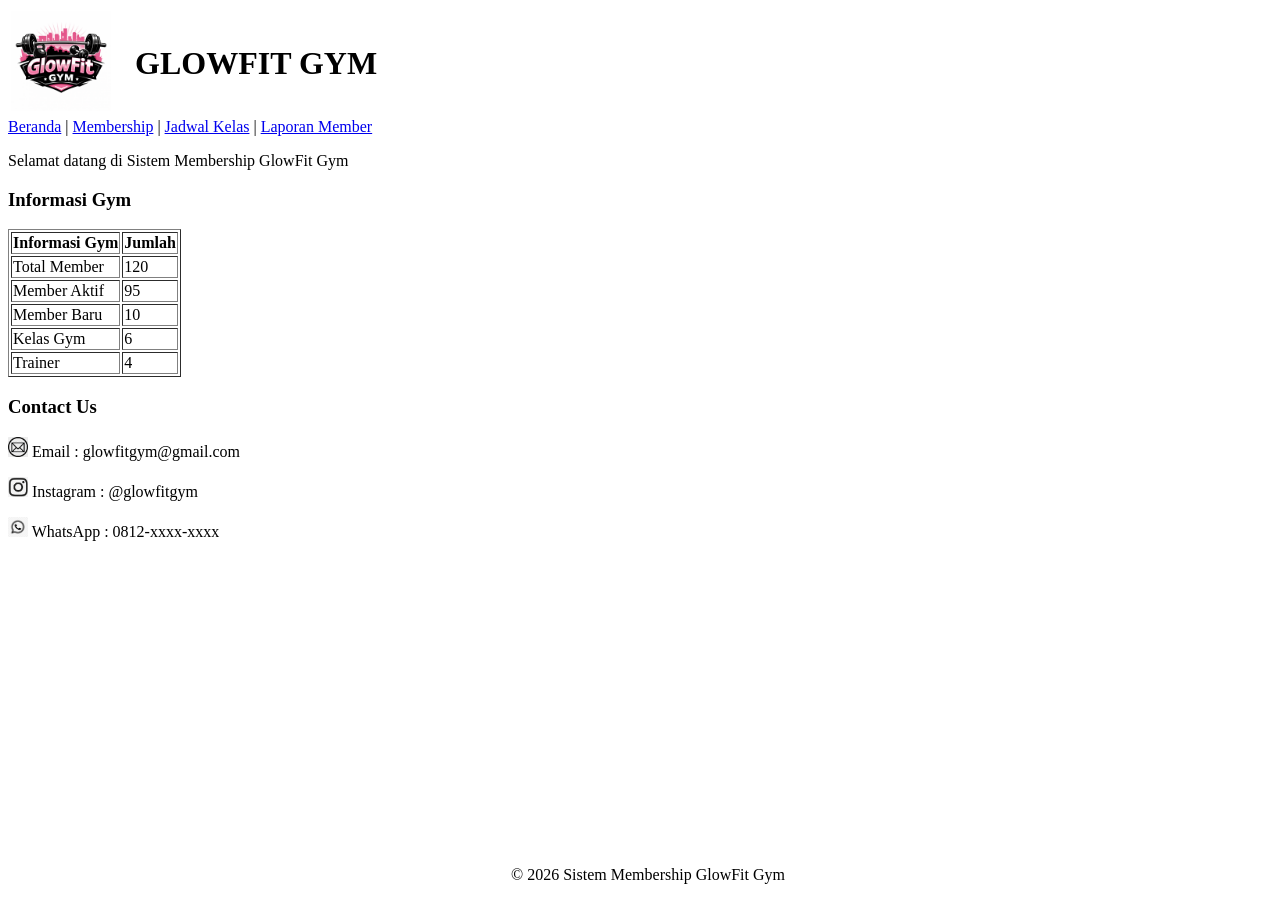
==== glowfitgym.html @ 90e776b0 "first commit" ====
<!DOCTYPE html>
<html lang="en">
<head>
    <meta charset="UTF-8">
    <meta name="viewport" content="width=device-width, initial-scale=1.0">
    <title>Document</title>
</head>
<header>
    <table width="100%">
        <tr>
            <td width="120">
                <img src="GLOWFIT.png" width="100">
            </td>
            <td>
                <h1>GLOWFIT GYM</h1>
            </td>
        </tr>
    </table>
</header>
<nav>
    <a href="#">Beranda</a> |
    <a href="#">Membership</a> |
    <a href="#">Jadwal Kelas</a> |
    <a href="#">Laporan Member</a>
</nav>
<p>Selamat datang di Sistem Membership GlowFit Gym</p>
<aside>
    <h3>Informasi Gym</h3>
    
    <table border ="1">
    <tr>
    <th>Informasi Gym</th>
    <th>Jumlah</th>
    </tr>
    
    <tr>
    <td>Total Member</td>
    <td>120</td>
    </tr>
    
    <tr>
    <td>Member Aktif</td>
    <td>95</td>
    </tr>
    
    <tr>
    <td>Member Baru</td>
    <td>10</td>
    </tr>
    
    <tr>
    <td>Kelas Gym</td>
    <td>6</td>
    </tr>
    
    <tr>
    <td>Trainer</td>
    <td>4</td>
    </tr>
    
    </table>
    
</aside>
<section>
    <h3>Contact Us</h3>
    
    <p>
    <img src="email.png" width="20">
    Email : glowfitgym@gmail.com
    </p>
    
    <p>
    <img src="instagram.png" width="20">
    Instagram : @glowfitgym
    </p>
    
    <p>
    <img src="whatsapp.png" width="20">
    WhatsApp : 0812-xxxx-xxxx
    </p>
    
</section>
<footer style="position:fixed; bottom:0; width:100%; text-align:center;">
    <p>&copy; 2026 Sistem Membership GlowFit Gym</p>
</footer>
</html>
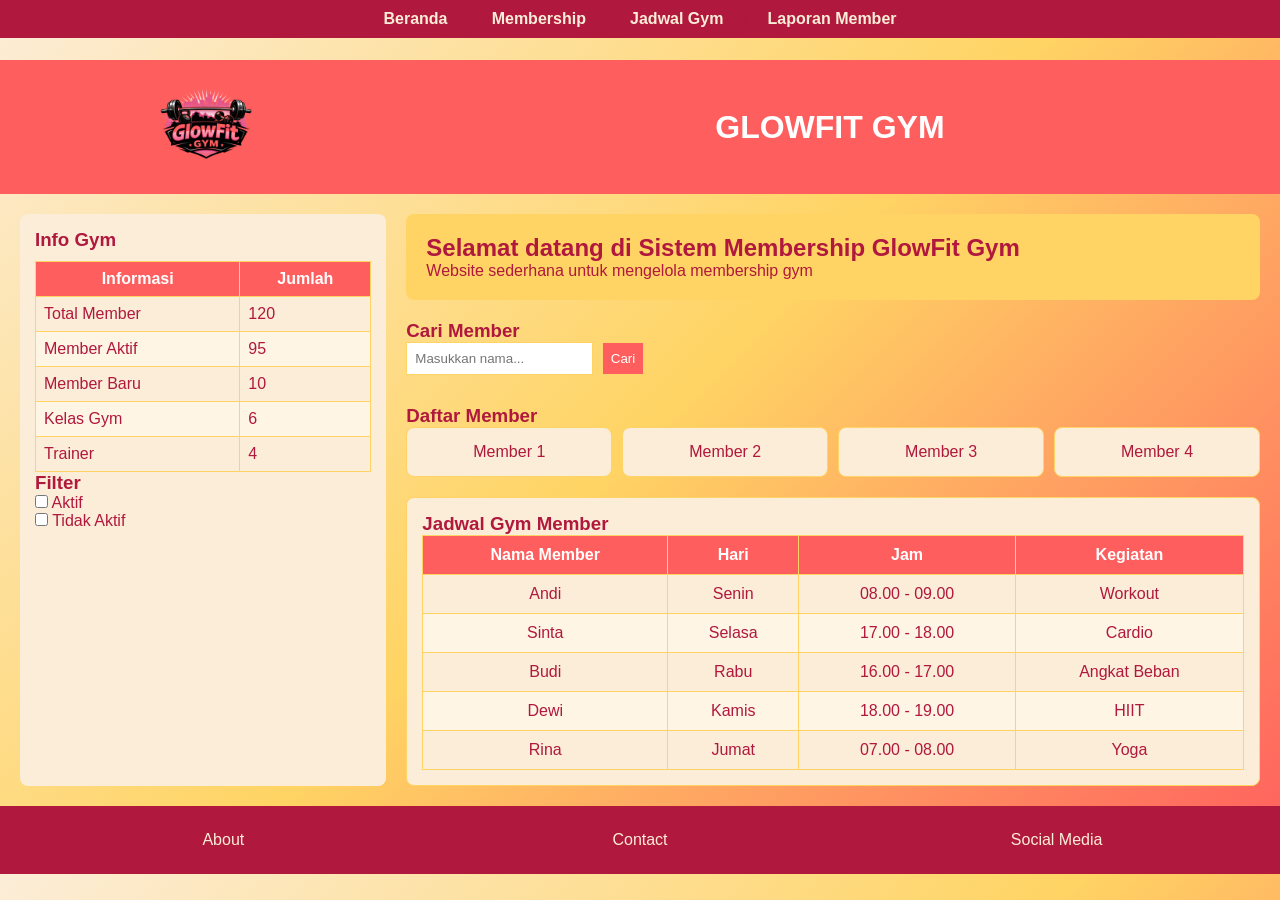
==== commit 0c02aa4c: "UPDATE TUGAS TM KE 2" ====
--- a/glowfitgym.html
+++ b/glowfitgym.html
@@ -3,84 +3,155 @@
 <head>
     <meta charset="UTF-8">
     <meta name="viewport" content="width=device-width, initial-scale=1.0">
-    <title>Document</title>
+    <link rel="stylesheet" href="style.css">
+    <title>GlowFit Gym</title>
 </head>
-<header>
-    <table width="100%">
-        <tr>
-            <td width="120">
-                <img src="GLOWFIT.png" width="100">
-            </td>
-            <td>
-                <h1>GLOWFIT GYM</h1>
-            </td>
-        </tr>
-    </table>
-</header>
-<nav>
-    <a href="#">Beranda</a> |
-    <a href="#">Membership</a> |
-    <a href="#">Jadwal Kelas</a> |
-    <a href="#">Laporan Member</a>
-</nav>
-<p>Selamat datang di Sistem Membership GlowFit Gym</p>
-<aside>
-    <h3>Informasi Gym</h3>
+<body>
+    <!-- Header dengan logo dan judul -->
+    <header class="main-header">
+        <table class="header-table">
+            <tr>
+                <td class="logo-cell">
+                    <img src="GLOWFIT GYM.png" alt="Logo GlowFit" class="gym-logo">
+                </td>
+                <td class="title-cell">
+                    <h1>GLOWFIT GYM</h1>
+                </td>
+            </tr>
+        </table>
+    </header>
+
+    <!-- Navigasi utama -->
+    <nav class="main-nav">
+        <a href="#">Beranda</a> |
+        <a href="#">Membership</a> | 
+        <a href="#">Jadwal Gym</a> |
+        <a href="#">Laporan Member</a>
+    </nav>
+
+    <!-- Container utama dengan sidebar dan content -->
+    <div class="page-container">
+        <!-- Sidebar untuk info gym -->
+        <aside class="gym-sidebar">
+            <h3>Info Gym</h3>
+            <table class="gym-stats-table">
+                <thead>
+                    <tr>
+                        <th>Informasi</th>
+                        <th>Jumlah</th>
+                    </tr>
+                </thead>
+                <tbody>
+                    <tr>
+                        <td>Total Member</td>
+                        <td>120</td>
+                    </tr>
+                    <tr>
+                        <td>Member Aktif</td>
+                        <td>95</td>
+                    </tr>
+                    <tr>
+                        <td>Member Baru</td>
+                        <td>10</td>
+                    </tr>
+                    <tr>
+                        <td>Kelas Gym</td>
+                        <td>6</td>
+                    </tr>
+                    <tr>
+                        <td>Trainer</td>
+                        <td>4</td>
+                    </tr>
+                </tbody>
+            </table>
+            <h3>Filter</h3>
+            <label><input type="checkbox"> Aktif</label><br>
+            <label><input type="checkbox"> Tidak Aktif</label>
+        </aside>
+
+        <!-- Main content area -->
+        <main class="main-content">
+            <!-- Welcome section -->
+            <section class="welcome-section">
+                <h2>Selamat datang di Sistem Membership GlowFit Gym</h2>
+                <p>Website sederhana untuk mengelola membership gym</p>
+            </section>
+
+            <!-- FORM PENCARIAN -->
+            <section class="search-section">
+                <h3>Cari Member</h3>
+                <input type="text" placeholder="Masukkan nama...">
+                <button>Cari</button>
+            </section>
+  
+            <!-- GRID CARD -->
+            <section class="card-section">
+            <h3>Daftar Member</h3>
+            <div class="card-container">
+                <div class="card">Member 1</div>
+                <div class="card">Member 2</div>
+                <div class="card">Member 3</div>
+                <div class="card">Member 4</div>
+            </div>
+            </section>
+
+            <section class="schedule-section">
+                <h3>Jadwal Gym Member</h3>
+              
+                <table class="schedule-table">
+                  <thead>
+                    <tr>
+                      <th>Nama Member</th>
+                      <th>Hari</th>
+                      <th>Jam</th>
+                      <th>Kegiatan</th>
+                    </tr>
+                  </thead>
+                  <tbody>
+                    <tr>
+                      <td>Andi</td>
+                      <td>Senin</td>
+                      <td>08.00 - 09.00</td>
+                      <td>Workout</td>
+                    </tr>
+                    <tr>
+                      <td>Sinta</td>
+                      <td>Selasa</td>
+                      <td>17.00 - 18.00</td>
+                      <td>Cardio</td>
+                    </tr>
+                    <tr>
+                      <td>Budi</td>
+                      <td>Rabu</td>
+                      <td>16.00 - 17.00</td>
+                      <td>Angkat Beban</td>
+                    </tr>
+                    <tr>
+                      <td>Dewi</td>
+                      <td>Kamis</td>
+                      <td>18.00 - 19.00</td>
+                      <td>HIIT</td>
+                    </tr>
+                    <tr>
+                      <td>Rina</td>
+                      <td>Jumat</td>
+                      <td>07.00 - 08.00</td>
+                      <td>Yoga</td>
+                    </tr>
+                  </tbody>
+                </table>
+              </section>
+        </main>
+    </div>
+
+    <!-- Footer -->
+    <footer class="page-footer">
+        <div class="footer-container">
+          <div>About</div>
+          <div>Contact</div>
+          <div>Social Media</div>
+        </div>
+      </footer>
     
-    <table border ="1">
-    <tr>
-    <th>Informasi Gym</th>
-    <th>Jumlah</th>
-    </tr>
-    
-    <tr>
-    <td>Total Member</td>
-    <td>120</td>
-    </tr>
-    
-    <tr>
-    <td>Member Aktif</td>
-    <td>95</td>
-    </tr>
-    
-    <tr>
-    <td>Member Baru</td>
-    <td>10</td>
-    </tr>
-    
-    <tr>
-    <td>Kelas Gym</td>
-    <td>6</td>
-    </tr>
-    
-    <tr>
-    <td>Trainer</td>
-    <td>4</td>
-    </tr>
-    
-    </table>
-    
-</aside>
-<section>
-    <h3>Contact Us</h3>
-    
-    <p>
-    <img src="email.png" width="20">
-    Email : glowfitgym@gmail.com
-    </p>
-    
-    <p>
-    <img src="instagram.png" width="20">
-    Instagram : @glowfitgym
-    </p>
-    
-    <p>
-    <img src="whatsapp.png" width="20">
-    WhatsApp : 0812-xxxx-xxxx
-    </p>
-    
-</section>
-<footer style="position:fixed; bottom:0; width:100%; text-align:center;">
-    <p>&copy; 2026 Sistem Membership GlowFit Gym</p>
-</footer>
+</body>
 </html>
--- a/style.css
+++ b/style.css
@@ -0,0 +1,258 @@
+/* ================= RESET ================= */
+* {
+    box-sizing: border-box;
+    margin: 0;
+    padding: 0;
+  }
+  
+  /* ================= BODY ================= */
+  body {
+    font-family: Arial, sans-serif;
+    background: linear-gradient(135deg, #FCEDD8, #FFD464, #FF5E5E);
+    color: #B0183D;
+    padding-top: 60px;
+  }
+
+  .header-table {
+    width: 100%;
+    text-align: center;
+  }
+  
+  .logo-cell {
+    text-align: center;
+    vertical-align: middle;
+  }
+  
+  .gym-logo {
+    width: 100px;
+    display: block;
+    margin: 0 auto; /* 🔥 ini yang bikin benar-benar tengah */
+  }
+  
+  /* ================= NAVBAR ================= */
+  .main-nav {
+    position: fixed;
+    top: 0;
+    width: 100%;
+    background: #B0183D;
+    display: flex;
+    justify-content: center;
+    gap: 20px;
+    padding: 10px;
+  }
+  
+  .main-nav a {
+    color: #FCEDD8;
+    text-decoration: none;
+    font-weight: bold;
+  }
+  
+  /* ================= HEADER ================= */
+  .main-header {
+    background: #FF5E5E;
+    color: white;
+    padding: 15px;
+    text-align: center;
+  }
+  
+  /* ================= LAYOUT ================= */
+  .page-container {
+    display: flex;
+    flex-direction: column;
+    gap: 20px;
+    padding: 20px;
+  }
+  
+  /* ================= SIDEBAR ================= */
+  .gym-sidebar {
+    background: #FCEDD8;
+    padding: 15px;
+    border-radius: 8px;
+  }
+  
+  /* ================= TABLE ================= */
+  .gym-stats-table {
+    width: 100%;
+    border-collapse: collapse;
+    margin-top: 10px;
+  }
+  
+  .gym-stats-table th,
+  .gym-stats-table td {
+    border: 1px solid #FFD464;
+    padding: 8px;
+  }
+  
+  .gym-stats-table th {
+    background: #FF5E5E;
+    color: white;
+  }
+  
+  .gym-stats-table tr:nth-child(even) {
+    background: #FFF5E5;
+  }
+  
+  /* ================= MAIN CONTENT ================= */
+  .main-content {
+    display: flex;
+    flex-direction: column;
+    gap: 20px;
+  }
+  
+  /* ================= WELCOME ================= */
+  .welcome-section {
+    background: #FFD464;
+    padding: 20px;
+    border-radius: 8px;
+  }
+  
+/* ================= SCHEDULE ================= */
+.schedule-section {
+    background: #FCEDD8;
+    padding: 15px;
+    border-radius: 8px;
+    border: 1px solid #FFD464;
+  }
+  
+  .schedule-table {
+    width: 100%;
+    border-collapse: collapse;
+  }
+  
+  .schedule-table th,
+  .schedule-table td {
+    border: 1px solid #FFD464;
+    padding: 10px;
+    text-align: center;
+  }
+  
+  .schedule-table th {
+    background: #FF5E5E;
+    color: white;
+  }
+  
+  .schedule-table tr:nth-child(even) {
+    background: #FFF5E5;
+  }
+/* ================= CONTACT ================= */
+.contact-section {
+    margin-top: 10px;
+  }
+  
+  .contact-list {
+    display: flex;
+    flex-direction: column;
+    gap: 12px;
+  }
+  
+  .contact-item {
+    display: flex;
+    align-items: center;
+    gap: 12px;
+    background: #FCEDD8;
+    padding: 10px;
+    border-radius: 8px;
+    border: 1px solid #FFD464;
+  }
+  
+  /* 🔥 FIX GAMBAR BIAR TIDAK BESAR */
+  .contact-item img {
+    width: 30px;
+    height: 30px;
+    object-fit: contain;
+  }
+  
+  /* ================= FORM ================= */
+  .search-section {
+    margin-bottom: 10px;
+  }
+  
+  .search-section input {
+    padding: 8px;
+    border: 1px solid #FFD464;
+    margin-right: 5px;
+  }
+  
+  .search-section button {
+    background: #FF5E5E;
+    color: white;
+    padding: 8px;
+    border: none;
+  }
+  
+  /* ================= GRID CARD ================= */
+  .card-container {
+    display: grid;
+    grid-template-columns: 1fr;
+    gap: 10px;
+  }
+  
+  .card {
+    background: #FCEDD8;
+    padding: 15px;
+    text-align: center;
+    border: 1px solid #FFD464;
+    border-radius: 8px;
+  
+    transition: 0.2s; /* animasi */
+  }
+  
+  .card:hover {
+    background: #FFD464;
+  }
+  
+  /* ================= FOOTER ================= */
+  .footer-container {
+    display: grid;
+    grid-template-columns: 1fr;
+    background: #B0183D;
+    color: #FCEDD8;
+    text-align: center;
+    padding: 15px;
+  }
+  .footer-container div {
+    padding: 10px;
+    transition: 0.2s;
+  }
+  
+  .footer-container div:hover {
+    background: #E23C64;
+    color: white;
+  }
+  
+  /* ================= RESPONSIVE ================= */
+  
+  /* TABLET */
+  @media (min-width: 768px) {
+    .page-container {
+      flex-direction: row;
+    }
+    @media (min-width: 768px) {
+        .footer-container {
+          grid-template-columns: repeat(3, 1fr);
+        }
+    }
+
+    .gym-sidebar {
+      width: 30%;
+    }
+  
+    .main-content {
+      width: 70%;
+    }
+  
+    .card-container {
+      grid-template-columns: repeat(2, 1fr);
+    }
+  
+    .footer-container {
+      grid-template-columns: repeat(3, 1fr);
+    }
+  }
+  
+  /* DESKTOP */
+  @media (min-width: 1024px) {
+    .card-container {
+      grid-template-columns: repeat(4, 1fr);
+    }
+  }
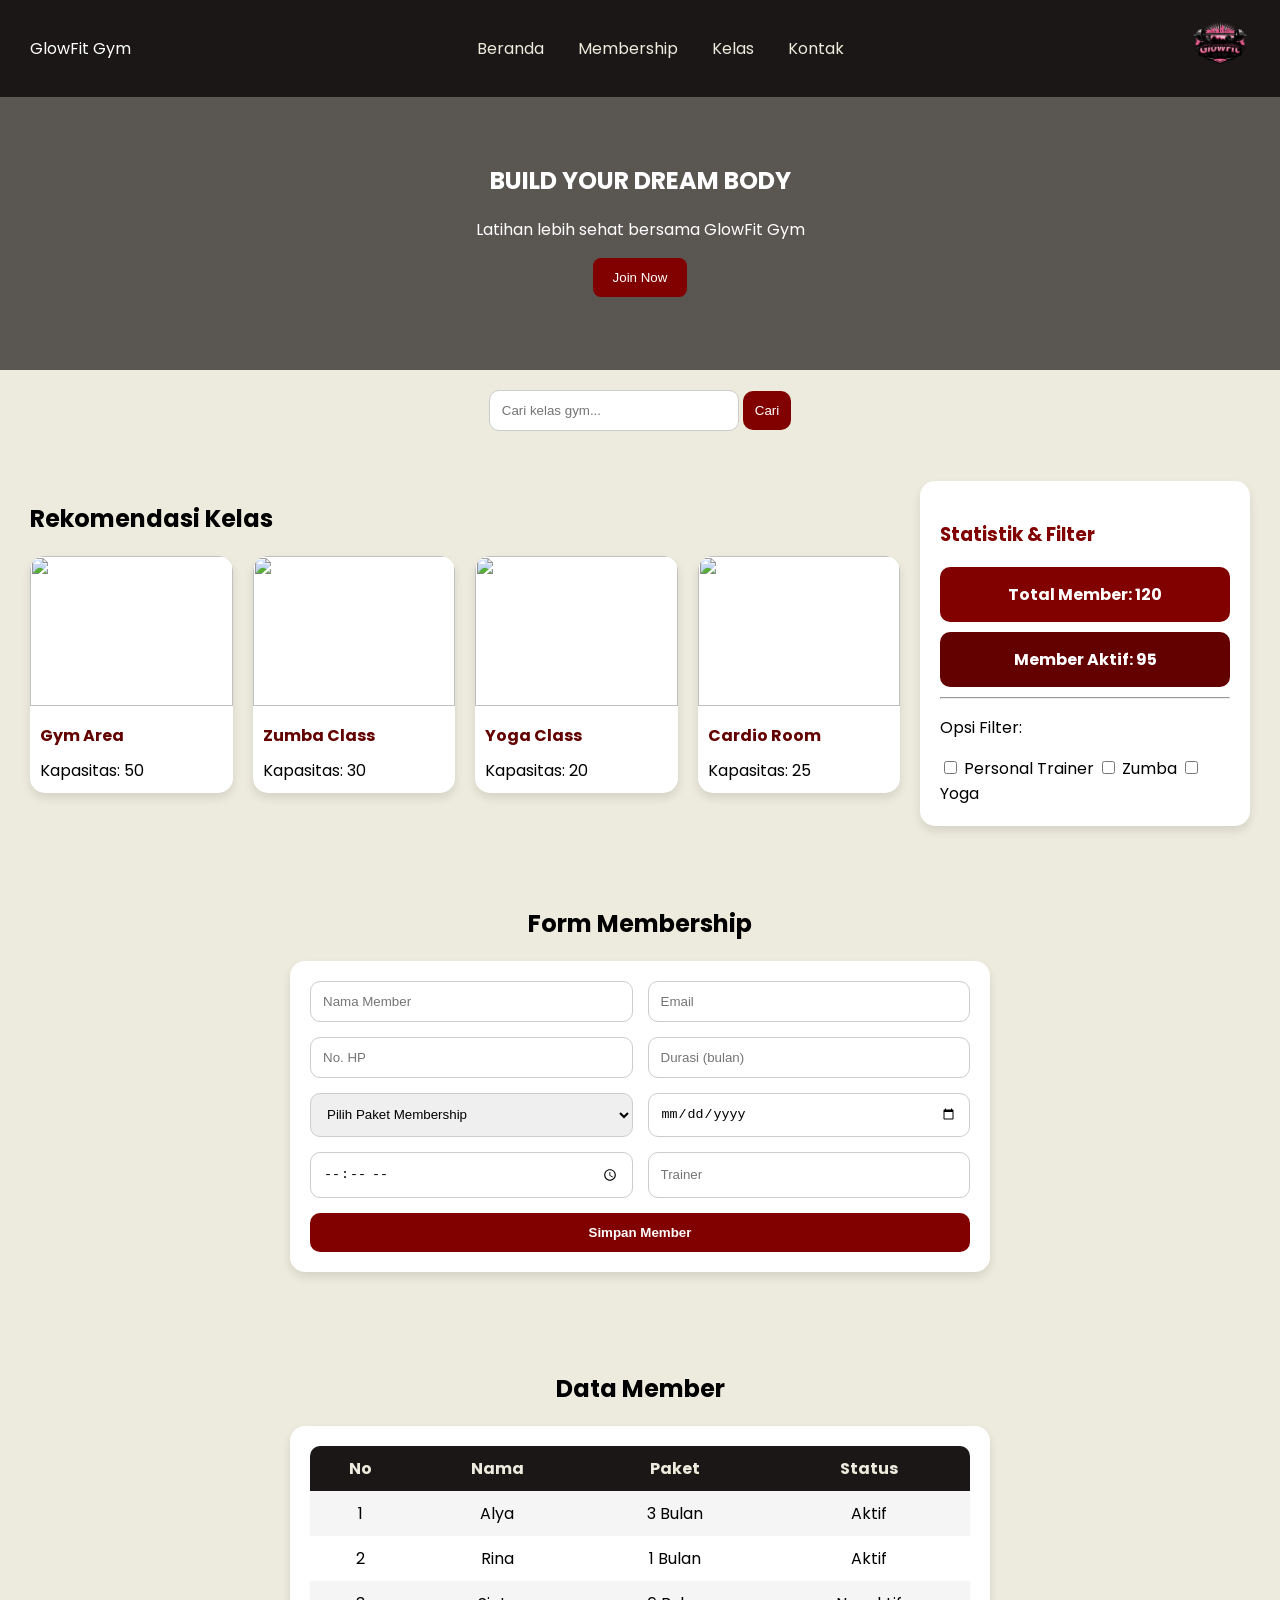
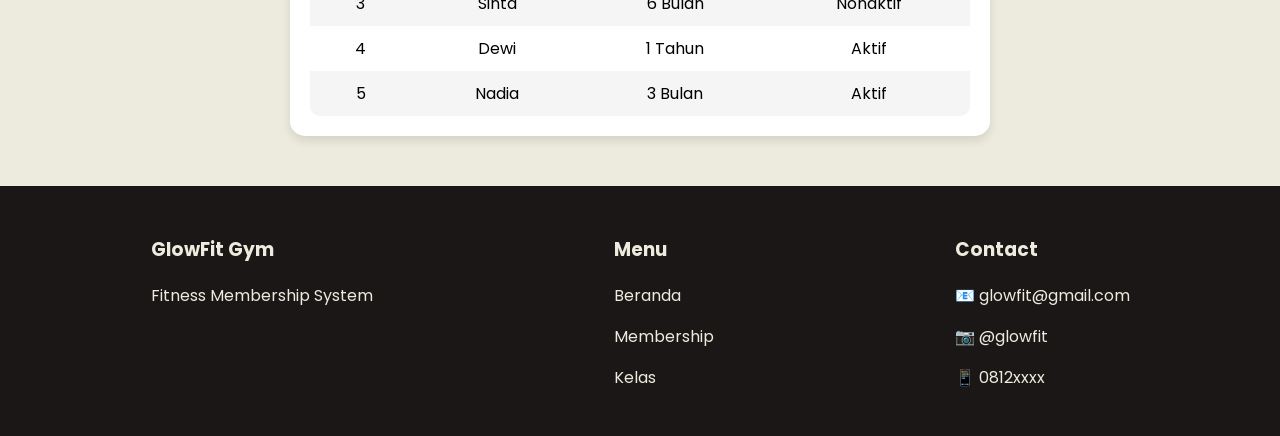
==== commit a779a44c: "UPDATE KE 3" ====
--- a/glowfitgym.html
+++ b/glowfitgym.html
@@ -1,157 +1,178 @@
 <!DOCTYPE html>
-<html lang="en">
+<html lang="id">
 <head>
-    <meta charset="UTF-8">
-    <meta name="viewport" content="width=device-width, initial-scale=1.0">
-    <link rel="stylesheet" href="style.css">
-    <title>GlowFit Gym</title>
+<meta charset="UTF-8">
+<title>GlowFit Gym</title>
+<link rel="stylesheet" href="style.css">
+<link href="https://fonts.googleapis.com/css2?family=Poppins&display=swap" rel="stylesheet">
 </head>
+
 <body>
-    <!-- Header dengan logo dan judul -->
-    <header class="main-header">
-        <table class="header-table">
-            <tr>
-                <td class="logo-cell">
-                    <img src="GLOWFIT GYM.png" alt="Logo GlowFit" class="gym-logo">
-                </td>
-                <td class="title-cell">
-                    <h1>GLOWFIT GYM</h1>
-                </td>
-            </tr>
-        </table>
-    </header>
 
-    <!-- Navigasi utama -->
-    <nav class="main-nav">
-        <a href="#">Beranda</a> |
-        <a href="#">Membership</a> | 
-        <a href="#">Jadwal Gym</a> |
-        <a href="#">Laporan Member</a>
-    </nav>
+<!-- NAVBAR -->
+<nav>
+    <div class="logo">GlowFit Gym</div>
+    <div class="menu">
+        <a href="#">Beranda</a>
+        <a href="#">Membership</a>
+        <a href="#">Kelas</a>
+        <a href="#">Kontak</a>
+    </div>
+    <div class="logo">
+        <img src="GLOWFIT GYM.png" alt="GlowFit Gym">
+    </div>
+</nav>
 
-    <!-- Container utama dengan sidebar dan content -->
-    <div class="page-container">
-        <!-- Sidebar untuk info gym -->
-        <aside class="gym-sidebar">
-            <h3>Info Gym</h3>
-            <table class="gym-stats-table">
-                <thead>
-                    <tr>
-                        <th>Informasi</th>
-                        <th>Jumlah</th>
-                    </tr>
-                </thead>
-                <tbody>
-                    <tr>
-                        <td>Total Member</td>
-                        <td>120</td>
-                    </tr>
-                    <tr>
-                        <td>Member Aktif</td>
-                        <td>95</td>
-                    </tr>
-                    <tr>
-                        <td>Member Baru</td>
-                        <td>10</td>
-                    </tr>
-                    <tr>
-                        <td>Kelas Gym</td>
-                        <td>6</td>
-                    </tr>
-                    <tr>
-                        <td>Trainer</td>
-                        <td>4</td>
-                    </tr>
-                </tbody>
-            </table>
-            <h3>Filter</h3>
-            <label><input type="checkbox"> Aktif</label><br>
-            <label><input type="checkbox"> Tidak Aktif</label>
-        </aside>
+<!-- HERO -->
+<section class="hero">
+    <div class="overlay">
+        <h1>BUILD YOUR DREAM BODY</h1>
+        <p>Latihan lebih sehat bersama GlowFit Gym</p>
+        <button>Join Now</button>
+    </div>
+</section>
 
-        <!-- Main content area -->
-        <main class="main-content">
-            <!-- Welcome section -->
-            <section class="welcome-section">
-                <h2>Selamat datang di Sistem Membership GlowFit Gym</h2>
-                <p>Website sederhana untuk mengelola membership gym</p>
-            </section>
+<!-- SEARCH -->
+<div class="search-box">
+    <input type="text" placeholder="Cari kelas gym...">
+    <button>Cari</button>
+</div>
 
-            <!-- FORM PENCARIAN -->
-            <section class="search-section">
-                <h3>Cari Member</h3>
-                <input type="text" placeholder="Masukkan nama...">
-                <button>Cari</button>
-            </section>
-  
-            <!-- GRID CARD -->
-            <section class="card-section">
-            <h3>Daftar Member</h3>
-            <div class="card-container">
-                <div class="card">Member 1</div>
-                <div class="card">Member 2</div>
-                <div class="card">Member 3</div>
-                <div class="card">Member 4</div>
-            </div>
-            </section>
+<!-- MAIN LAYOUT -->
+<div class="main-layout">
 
-            <section class="schedule-section">
-                <h3>Jadwal Gym Member</h3>
-              
-                <table class="schedule-table">
-                  <thead>
-                    <tr>
-                      <th>Nama Member</th>
-                      <th>Hari</th>
-                      <th>Jam</th>
-                      <th>Kegiatan</th>
-                    </tr>
-                  </thead>
-                  <tbody>
-                    <tr>
-                      <td>Andi</td>
-                      <td>Senin</td>
-                      <td>08.00 - 09.00</td>
-                      <td>Workout</td>
-                    </tr>
-                    <tr>
-                      <td>Sinta</td>
-                      <td>Selasa</td>
-                      <td>17.00 - 18.00</td>
-                      <td>Cardio</td>
-                    </tr>
-                    <tr>
-                      <td>Budi</td>
-                      <td>Rabu</td>
-                      <td>16.00 - 17.00</td>
-                      <td>Angkat Beban</td>
-                    </tr>
-                    <tr>
-                      <td>Dewi</td>
-                      <td>Kamis</td>
-                      <td>18.00 - 19.00</td>
-                      <td>HIIT</td>
-                    </tr>
-                    <tr>
-                      <td>Rina</td>
-                      <td>Jumat</td>
-                      <td>07.00 - 08.00</td>
-                      <td>Yoga</td>
-                    </tr>
-                  </tbody>
-                </table>
-              </section>
-        </main>
-    </div>
+<!-- CONTENT -->
+<section class="content">
 
-    <!-- Footer -->
-    <footer class="page-footer">
-        <div class="footer-container">
-          <div>About</div>
-          <div>Contact</div>
-          <div>Social Media</div>
-        </div>
-      </footer>
+<h2>Rekomendasi Kelas</h2>
+
+<div class="cards">
+
+<div class="card">
+<img src="https://images.unsplash.com/photo-1558611848-73f7eb4001ab">
+<h4>Gym Area</h4>
+<p>Kapasitas: 50</p>
+</div>
+
+<div class="card">
+<img src="https://images.unsplash.com/photo-1571019613454-1cb2f99b2d8b">
+<h4>Zumba Class</h4>
+<p>Kapasitas: 30</p>
+</div>
+
+<div class="card">
+<img src="https://images.unsplash.com/photo-1599058917212-d750089bc07e">
+<h4>Yoga Class</h4>
+<p>Kapasitas: 20</p>
+</div>
+
+<div class="card">
+<img src="https://images.unsplash.com/photo-1579758629938-03607ccdbaba">
+<h4>Cardio Room</h4>
+<p>Kapasitas: 25</p>
+</div>
+
+</div>
+
+</section>
+
+<!-- SIDEBAR -->
+<aside class="sidebar">
+
+<h3>Statistik & Filter</h3>
+
+<div class="stat-box pink">Total Member: 120</div>
+<div class="stat-box green">Member Aktif: 95</div>
+
+<hr>
+
+<p>Opsi Filter:</p>
+
+<label><input type="checkbox"> Personal Trainer</label>
+<label><input type="checkbox"> Zumba</label>
+<label><input type="checkbox"> Yoga</label>
+
+</aside>
+
+</div>
+
+<!-- FORM -->
+<section class="form-section">
+    <h2>Form Membership</h2>
     
+    <form class="form-modern">
+    
+    <input type="text" placeholder="Nama Member">
+    <input type="email" placeholder="Email">
+    
+    <input type="text" placeholder="No. HP">
+    <input type="number" placeholder="Durasi (bulan)">
+    
+    <select>
+    <option>Pilih Paket Membership</option>
+    <option>1 Bulan</option>
+    <option>3 Bulan</option>
+    <option>6 Bulan</option>
+    </select>
+    
+    <input type="date">
+    
+    <input type="time">
+    <input type="text" placeholder="Trainer">
+    
+    <button>Simpan Member</button>
+    
+    </form>
+    </section>
+
+<!-- TABLE -->
+<section class="table-section">
+<h2>Data Member</h2>
+
+<div class="table-box">
+
+<table>
+<tr>
+<th>No</th>
+<th>Nama</th>
+<th>Paket</th>
+<th>Status</th>
+</tr>
+
+<tr><td>1</td><td>Alya</td><td>3 Bulan</td><td>Aktif</td></tr>
+<tr><td>2</td><td>Rina</td><td>1 Bulan</td><td>Aktif</td></tr>
+<tr><td>3</td><td>Sinta</td><td>6 Bulan</td><td>Nonaktif</td></tr>
+<tr><td>4</td><td>Dewi</td><td>1 Tahun</td><td>Aktif</td></tr>
+<tr><td>5</td><td>Nadia</td><td>3 Bulan</td><td>Aktif</td></tr>
+
+</table>
+
+</div>
+</section>
+
+<!-- FOOTER -->
+<footer>
+
+<div class="footer-col">
+<h3>GlowFit Gym</h3>
+<p>Fitness Membership System</p>
+</div>
+
+<div class="footer-col">
+<h3>Menu</h3>
+<p>Beranda</p>
+<p>Membership</p>
+<p>Kelas</p>
+</div>
+
+<div class="footer-col">
+<h3>Contact</h3>
+<p>📧 glowfit@gmail.com</p>
+<p>📷 @glowfit</p>
+<p>📱 0812xxxx</p>
+</div>
+
+</footer>
+
 </body>
 </html>
--- a/style.css
+++ b/style.css
@@ -1,258 +1,347 @@
-/* ================= RESET ================= */
-* {
-    box-sizing: border-box;
-    margin: 0;
-    padding: 0;
-  }
-  
-  /* ================= BODY ================= */
-  body {
-    font-family: Arial, sans-serif;
-    background: linear-gradient(135deg, #FCEDD8, #FFD464, #FF5E5E);
-    color: #B0183D;
-    padding-top: 60px;
-  }
-
-  .header-table {
-    width: 100%;
-    text-align: center;
-  }
-  
-  .logo-cell {
-    text-align: center;
-    vertical-align: middle;
-  }
-  
-  .gym-logo {
-    width: 100px;
-    display: block;
-    margin: 0 auto; /* 🔥 ini yang bikin benar-benar tengah */
-  }
-  
-  /* ================= NAVBAR ================= */
-  .main-nav {
-    position: fixed;
-    top: 0;
-    width: 100%;
-    background: #B0183D;
-    display: flex;
-    justify-content: center;
-    gap: 20px;
-    padding: 10px;
-  }
-  
-  .main-nav a {
-    color: #FCEDD8;
-    text-decoration: none;
-    font-weight: bold;
-  }
-  
-  /* ================= HEADER ================= */
-  .main-header {
-    background: #FF5E5E;
-    color: white;
-    padding: 15px;
-    text-align: center;
-  }
-  
-  /* ================= LAYOUT ================= */
-  .page-container {
-    display: flex;
-    flex-direction: column;
-    gap: 20px;
-    padding: 20px;
-  }
-  
-  /* ================= SIDEBAR ================= */
-  .gym-sidebar {
-    background: #FCEDD8;
-    padding: 15px;
-    border-radius: 8px;
-  }
-  
-  /* ================= TABLE ================= */
-  .gym-stats-table {
-    width: 100%;
-    border-collapse: collapse;
-    margin-top: 10px;
-  }
-  
-  .gym-stats-table th,
-  .gym-stats-table td {
-    border: 1px solid #FFD464;
-    padding: 8px;
-  }
-  
-  .gym-stats-table th {
-    background: #FF5E5E;
-    color: white;
-  }
-  
-  .gym-stats-table tr:nth-child(even) {
-    background: #FFF5E5;
-  }
-  
-  /* ================= MAIN CONTENT ================= */
-  .main-content {
-    display: flex;
-    flex-direction: column;
-    gap: 20px;
-  }
-  
-  /* ================= WELCOME ================= */
-  .welcome-section {
-    background: #FFD464;
-    padding: 20px;
-    border-radius: 8px;
-  }
-  
-/* ================= SCHEDULE ================= */
-.schedule-section {
-    background: #FCEDD8;
-    padding: 15px;
-    border-radius: 8px;
-    border: 1px solid #FFD464;
-  }
-  
-  .schedule-table {
-    width: 100%;
-    border-collapse: collapse;
-  }
-  
-  .schedule-table th,
-  .schedule-table td {
-    border: 1px solid #FFD464;
-    padding: 10px;
-    text-align: center;
-  }
-  
-  .schedule-table th {
-    background: #FF5E5E;
-    color: white;
-  }
-  
-  .schedule-table tr:nth-child(even) {
-    background: #FFF5E5;
-  }
-/* ================= CONTACT ================= */
-.contact-section {
-    margin-top: 10px;
-  }
-  
-  .contact-list {
-    display: flex;
-    flex-direction: column;
-    gap: 12px;
-  }
-  
-  .contact-item {
-    display: flex;
-    align-items: center;
-    gap: 12px;
-    background: #FCEDD8;
-    padding: 10px;
-    border-radius: 8px;
-    border: 1px solid #FFD464;
-  }
-  
-  /* 🔥 FIX GAMBAR BIAR TIDAK BESAR */
-  .contact-item img {
-    width: 30px;
-    height: 30px;
-    object-fit: contain;
-  }
-  
-  /* ================= FORM ================= */
-  .search-section {
-    margin-bottom: 10px;
-  }
-  
-  .search-section input {
-    padding: 8px;
-    border: 1px solid #FFD464;
-    margin-right: 5px;
-  }
-  
-  .search-section button {
-    background: #FF5E5E;
-    color: white;
-    padding: 8px;
-    border: none;
-  }
-  
-  /* ================= GRID CARD ================= */
-  .card-container {
-    display: grid;
-    grid-template-columns: 1fr;
-    gap: 10px;
-  }
-  
-  .card {
-    background: #FCEDD8;
-    padding: 15px;
-    text-align: center;
-    border: 1px solid #FFD464;
-    border-radius: 8px;
-  
-    transition: 0.2s; /* animasi */
-  }
-  
-  .card:hover {
-    background: #FFD464;
-  }
-  
-  /* ================= FOOTER ================= */
-  .footer-container {
-    display: grid;
-    grid-template-columns: 1fr;
-    background: #B0183D;
-    color: #FCEDD8;
-    text-align: center;
-    padding: 15px;
-  }
-  .footer-container div {
-    padding: 10px;
-    transition: 0.2s;
-  }
-  
-  .footer-container div:hover {
-    background: #E23C64;
-    color: white;
-  }
-  
-  /* ================= RESPONSIVE ================= */
-  
-  /* TABLET */
-  @media (min-width: 768px) {
-    .page-container {
-      flex-direction: row;
-    }
-    @media (min-width: 768px) {
-        .footer-container {
-          grid-template-columns: repeat(3, 1fr);
-        }
-    }
-
-    .gym-sidebar {
-      width: 30%;
-    }
-  
-    .main-content {
-      width: 70%;
-    }
-  
-    .card-container {
-      grid-template-columns: repeat(2, 1fr);
-    }
-  
-    .footer-container {
-      grid-template-columns: repeat(3, 1fr);
-    }
-  }
-  
-  /* DESKTOP */
-  @media (min-width: 1024px) {
-    .card-container {
-      grid-template-columns: repeat(4, 1fr);
-    }
-  }+*{
+  box-sizing:border-box;
+}
+
+body{
+  margin:0;
+  font-family:'Poppins', sans-serif;
+  background:#EDEBDD;
+}
+
+
+/* NAVBAR */
+nav{
+  position:fixed;
+  width:100%;
+  top:0;
+  display:flex;
+  justify-content:space-between;
+  align-items:center;
+  padding:15px 30px;
+  background:#1B1717;
+  color:white;
+}
+
+.logo img{
+  height:60px;
+}
+
+.menu a{
+  margin:0 15px;
+  color:#EDEBDD;
+  text-decoration:none;
+  transition:0.3s;
+}
+
+.menu a:hover{
+  color:#810100;
+}
+
+/* HERO */
+.hero{
+  margin-top:70px;
+  height:300px;
+  background:linear-gradient(rgba(27,23,23,0.7),rgba(27,23,23,0.7)),
+  url('https://images.unsplash.com/photo-1558611848-73f7eb4001ab');
+  background-size:cover;
+  background-position:center;
+  color:white;
+  display:flex;
+  justify-content:center;
+  align-items:center;
+  text-align:center;
+  animation:fadeIn 1s;
+}
+
+.overlay button{
+  padding:12px 20px;
+  background:#810100;
+  border:none;
+  color:white;
+  border-radius:8px;
+  cursor:pointer;
+  transition:0.3s;
+}
+
+.overlay button:hover{
+  background:#630000;
+}
+
+/* SEARCH */
+.search-box{
+  text-align:center;
+  margin:20px;
+}
+
+.search-box input{
+  padding:12px;
+  width:250px;
+  border-radius:10px;
+  border:1px solid #ccc;
+}
+
+.search-box button{
+  padding:12px;
+  background:#810100;
+  border:none;
+  color:white;
+  border-radius:10px;
+}
+
+/* LAYOUT */
+.main-layout{
+  display:flex;
+  gap:20px;
+  padding:30px;
+}
+
+.content{
+  flex:3;
+}
+
+/* CARDS */
+.cards{
+  display:grid;
+  grid-template-columns:repeat(4,1fr);
+  gap:20px;
+}
+
+.card{
+  background:white;
+  border-radius:15px;
+  overflow:hidden;
+  box-shadow:0 5px 10px rgba(0,0,0,0.1);
+  transition:0.3s;
+}
+
+.card img{
+  width:100%;
+  height:150px;
+  object-fit:cover;
+}
+
+.card h4{
+  margin:10px;
+  color:#630000;
+}
+
+.card p{
+  margin:0 10px 10px;
+}
+
+.card:hover{
+  transform:translateY(-10px);
+}
+
+/* SIDEBAR */
+.sidebar{
+  flex:1;
+  background:white;
+  padding:20px;
+  border-radius:15px;
+  box-shadow:0 5px 10px rgba(0,0,0,0.1);
+}
+
+.sidebar h3{
+  color:#810100;
+}
+
+.stat-box{
+  padding:15px;
+  border-radius:10px;
+  color:white;
+  margin-bottom:10px;
+  text-align:center;
+  font-weight:bold;
+}
+
+.pink{
+  background:#810100;
+}
+
+.green{
+  background:#630000;
+}
+
+/* FORM */
+.form-section{
+  text-align:center;
+  margin-bottom:20px;
+}
+.form-section{
+  padding:30px;
+}
+
+.form-modern{
+  display:grid;
+  grid-template-columns:1fr 1fr;
+  gap:15px;
+  max-width:700px;
+  margin:auto;
+  background:#ffffff;
+  padding:20px;
+  border-radius:15px;
+  box-shadow:0 5px 10px rgba(0,0,0,0.1);
+}
+
+.form-modern input,
+.form-modern select,
+.form-modern textarea{
+  padding:12px;
+  border-radius:10px;
+  border:1px solid #ccc;
+  width:100%;
+}
+
+.form-modern input:focus{
+  border:2px solid #810100;
+}
+
+.form-modern button{
+  grid-column:span 2;
+  padding:12px;
+  border:none;
+  border-radius:10px;
+  background:#810100;
+  color:white;
+  font-weight:bold;
+  cursor:pointer;
+  transition:0.3s;
+}
+
+.form-modern button:hover{
+  background:#630000;
+}
+
+/* TABLE */
+.table-section{
+  text-align:center;
+  margin-bottom:20px;
+}
+.table-section{
+  padding:30px;
+}
+
+.table-box{
+  max-width:700px;
+  margin:auto;
+  background:white;
+  padding:20px;
+  border-radius:15px;
+  box-shadow:0 5px 10px rgba(0,0,0,0.1);
+}
+
+.table-box table{
+  width:100%;
+  border-collapse:collapse;
+  border-radius:10px;
+  overflow:hidden;
+}
+
+.table-box th{
+  background:#1B1717;
+  color:#EDEBDD;
+}
+
+.table-box th, td{
+  padding:10px;
+  text-align:center;
+}
+
+.table-box tr:nth-child(even){
+  background:#f5f5f5;
+}
+
+/* FOOTER */
+footer{
+  display:flex;
+  justify-content:space-around;
+  background:#1B1717;
+  color:#EDEBDD;
+  padding:30px;
+}
+
+/* ANIMATION */
+@keyframes fadeUp{
+  from{
+      opacity:0;
+      transform:translateY(30px);
+  }
+  to{
+      opacity:1;
+      transform:translateY(0);
+  }
+}
+
+.hero{
+  animation:fadeUp 1s ease;
+}
+
+.form-section{
+  animation:fadeUp 1.2s ease;
+}
+
+.table-section{
+  animation:fadeUp 1.4s ease;
+}
+
+.sidebar{
+  animation:fadeUp 1.2s ease;
+}
+
+.card{
+  transition:0.3s;
+}
+
+.card:hover{
+  transform:translateY(-10px) scale(1.02);
+}
+
+button{
+  transition:0.3s;
+}
+
+button:hover{
+  transform:scale(1.05);
+}
+
+.menu a{
+  position:relative;
+}
+
+.menu a::after{
+  content:'';
+  position:absolute;
+  left:0;
+  bottom:-5px;
+  width:0;
+  height:2px;
+  background:#810100;
+  transition:0.3s;
+}
+
+.menu a:hover::after{
+  width:100%;
+}
+
+/* RESPONSIVE */
+@media(max-width:768px){
+  .cards{
+      grid-template-columns:repeat(2,1fr);
+  }
+
+  .main-layout{
+      flex-direction:column;
+  }
+}
+
+@media(max-width:480px){
+  .cards{
+      grid-template-columns:1fr;
+  }
+
+  footer{
+      flex-direction:column;
+      text-align:center;
+  }
+}
